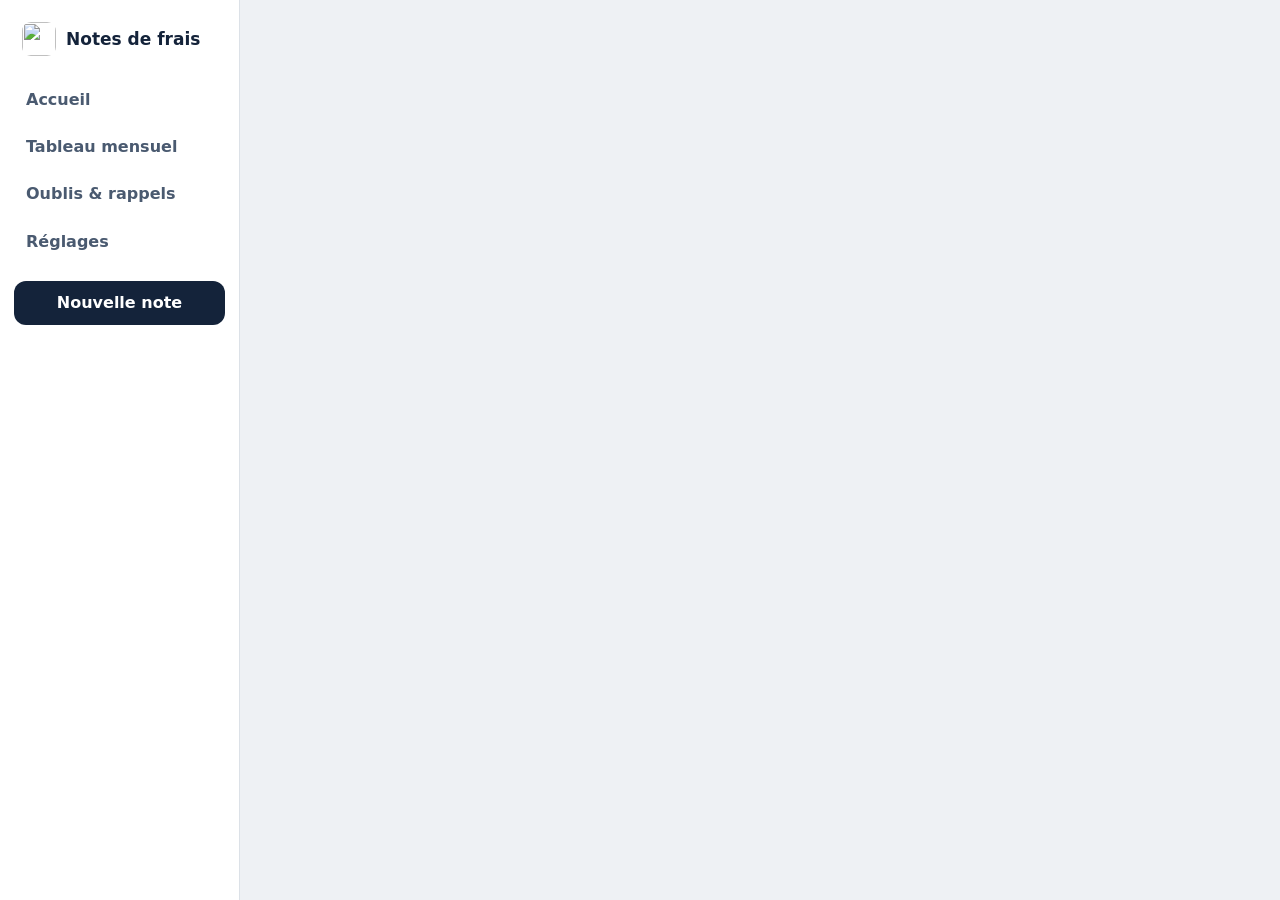
==== index.html @ 4ade05f2 "Add files via upload" ====
<!doctype html>
<html lang="fr">
<head>
  <meta charset="utf-8">
  <meta name="viewport" content="width=device-width, initial-scale=1, viewport-fit=cover">
  <title>Notes de frais</title>
  <meta name="description" content="Saisie des notes de frais avec photo du ticket, suivi des remboursements par mois.">
  <meta name="theme-color" content="#14233A">
  <meta name="apple-mobile-web-app-capable" content="yes">
  <meta name="mobile-web-app-capable" content="yes">
  <meta name="apple-mobile-web-app-status-bar-style" content="black-translucent">
  <meta name="apple-mobile-web-app-title" content="Frais">
  <link rel="apple-touch-icon" href="icons/apple-touch-icon.png">
  <link rel="icon" type="image/png" href="icons/icon-192.png">
  <link rel="manifest" href="manifest.webmanifest">
  <link rel="stylesheet" href="styles.css">
</head>
<body>
  <div class="shell">
    <nav class="sidenav" aria-label="Navigation principale">
      <div class="brand"><img src="icons/icon-192.png" alt=""><span>Notes de frais</span></div>
      <a href="#/accueil" data-tab="accueil">Accueil</a>
      <a href="#/tableau" data-tab="tableau">Tableau mensuel</a>
      <a href="#/planning" data-tab="planning">Oublis &amp; rappels</a>
      <a href="#/reglages" data-tab="reglages">Réglages</a>
      <button class="btn btn-primary side-add" data-action="add">Nouvelle note</button>
      <div class="side-sync" id="side-sync"></div>
    </nav>

    <main id="view" tabindex="-1"></main>
  </div>

  <nav class="tabbar" aria-label="Navigation">
    <a href="#/accueil" data-tab="accueil"><svg viewBox="0 0 24 24"><path d="M3 11.5 12 4l9 7.5V20a1 1 0 0 1-1 1h-5v-6h-6v6H4a1 1 0 0 1-1-1z"/></svg><span>Accueil</span></a>
    <a href="#/tableau" data-tab="tableau"><svg viewBox="0 0 24 24"><path d="M4 5h16v14H4zM4 10h16M10 10v9"/></svg><span>Tableau</span></a>
    <button class="tab-add" data-action="add" aria-label="Nouvelle note de frais"><svg viewBox="0 0 24 24"><path d="M9 4.5 7.6 6.5H5a2 2 0 0 0-2 2V18a2 2 0 0 0 2 2h14a2 2 0 0 0 2-2V8.5a2 2 0 0 0-2-2h-2.6L15 4.5z"/><circle cx="12" cy="13" r="3.6"/></svg></button>
    <a href="#/planning" data-tab="planning"><svg viewBox="0 0 24 24"><path d="M4 6h16v14H4zM4 10h16M8 3v4M16 3v4"/></svg><span>Oublis</span><i class="dot" id="planning-dot" hidden></i></a>
    <a href="#/reglages" data-tab="reglages"><svg viewBox="0 0 24 24"><circle cx="12" cy="12" r="3"/><path d="M12 2v3M12 19v3M2 12h3M19 12h3M4.9 4.9 7 7M17 17l2.1 2.1M4.9 19.1 7 17M17 7l2.1-2.1"/></svg><span>Réglages</span></a>
  </nav>

  <div class="toast" id="toast" role="status" aria-live="polite"></div>
  <dialog id="sheet" class="sheet"></dialog>
  <input type="file" id="cam" accept="image/*" capture="environment" hidden>
  <input type="file" id="gal" accept="image/*" hidden>

  <script type="module" src="js/app.js"></script>
</body>
</html>
---- styles.css ----
:root {
  --ink: #14233A;
  --ink-2: #4A5A70;
  --ink-3: #8592A3;
  --bg: #EEF1F4;
  --card: #FFFFFF;
  --line: #DCE1E7;
  --safety: #F28C28;
  --safety-ink: #8A4300;
  --st-todo: #A45F00; --st-todo-bg: #FFF1DC;
  --st-sent: #22609E; --st-sent-bg: #E3EEFA;
  --st-paid: #1F7A4A; --st-paid-bg: #DFF3E7;
  --danger: #B42318;
  --radius-l: 18px;
  --radius-s: 10px;
  --tabbar-h: 64px;
  --safe-b: env(safe-area-inset-bottom, 0px);
  --safe-t: env(safe-area-inset-top, 0px);
  color-scheme: light;
}
@media (prefers-color-scheme: dark) {
  :root {
    --ink: #E8EDF3; --ink-2: #AEB9C7; --ink-3: #7A8696;
    --bg: #0E1621; --card: #172231; --line: #263345;
    --safety-ink: #FFB066;
    --st-todo: #FFB866; --st-todo-bg: #3A2A12;
    --st-sent: #8EC1FF; --st-sent-bg: #142C47;
    --st-paid: #7FD9A6; --st-paid-bg: #12362A;
    color-scheme: dark;
  }
}

* { box-sizing: border-box; -webkit-tap-highlight-color: transparent; }
html, body { margin: 0; }
body {
  font-family: -apple-system, BlinkMacSystemFont, "SF Pro Text", "Segoe UI Variable Text", "Segoe UI", system-ui, sans-serif;
  background: var(--bg); color: var(--ink);
  font-size: 16px; line-height: 1.45;
  -webkit-font-smoothing: antialiased;
  overscroll-behavior-y: none;
}
.num, .amount, td.r { font-variant-numeric: tabular-nums; }
h1, h2, h3 { margin: 0; line-height: 1.2; }
h1 { font-size: 26px; font-weight: 750; letter-spacing: -0.02em; }
h2 { font-size: 19px; font-weight: 700; letter-spacing: -0.01em; }
h3 { font-size: 16px; font-weight: 650; }
p { margin: 0; }
a { color: inherit; }
button, input, select, textarea { font: inherit; color: inherit; }
:focus-visible { outline: 3px solid var(--safety); outline-offset: 2px; border-radius: 6px; }
svg { width: 24px; height: 24px; fill: none; stroke: currentColor; stroke-width: 1.8; stroke-linecap: round; stroke-linejoin: round; }

/* ---------- Structure ---------- */
.shell { min-height: 100dvh; }
#view {
  max-width: 680px; margin: 0 auto;
  padding: calc(var(--safe-t) + 18px) 16px calc(var(--tabbar-h) + var(--safe-b) + 28px);
  outline: none;
}
.sidenav { display: none; }

.topbar { display: flex; align-items: center; justify-content: space-between; gap: 12px; margin-bottom: 18px; }
.topbar .sub { color: var(--ink-2); font-size: 15px; margin-top: 2px; }
.back { display: inline-flex; align-items: center; gap: 4px; background: none; border: 0; padding: 6px 0; color: var(--safety-ink); font-weight: 600; cursor: pointer; }
.back svg { width: 20px; height: 20px; }

.tabbar {
  position: fixed; left: 0; right: 0; bottom: 0; z-index: 20;
  height: calc(var(--tabbar-h) + var(--safe-b)); padding-bottom: var(--safe-b);
  display: grid; grid-template-columns: repeat(5, 1fr); align-items: center;
  background: color-mix(in srgb, var(--card) 88%, transparent);
  backdrop-filter: saturate(1.6) blur(18px); -webkit-backdrop-filter: saturate(1.6) blur(18px);
  border-top: 1px solid var(--line);
}
.tabbar a { position: relative; display: flex; flex-direction: column; align-items: center; gap: 2px; text-decoration: none; color: var(--ink-3); font-size: 11px; font-weight: 600; padding-top: 6px; }
.tabbar a.on { color: var(--ink); }
.tabbar a.on svg { stroke-width: 2.3; }
.tabbar .dot { position: absolute; top: 4px; left: calc(50% + 8px); width: 9px; height: 9px; border-radius: 50%; background: var(--safety); border: 2px solid var(--card); }
.tab-add {
  justify-self: center; width: 58px; height: 58px; margin-top: -22px; border-radius: 50%;
  border: 4px solid var(--bg); background: var(--safety); color: #fff; display: grid; place-items: center; cursor: pointer;
  box-shadow: 0 6px 16px -6px rgba(242, 140, 40, .7);
}
.tab-add svg { width: 26px; height: 26px; stroke-width: 2; }
.tab-add:active { transform: scale(.94); }

/* ---------- Ticket (élément signature) ---------- */
.ticket {
  position: relative; background: var(--card); border-radius: var(--radius-l) var(--radius-l) 0 0;
  padding: 20px 20px 22px; margin-bottom: 26px;
  filter: drop-shadow(0 1px 0 var(--line));
}
.ticket::after {
  content: ""; position: absolute; left: 0; right: 0; bottom: -10px; height: 10px;
  background: linear-gradient(-45deg, transparent 7px, var(--card) 0) 0 0 / 14px 10px repeat-x,
              linear-gradient(45deg, transparent 7px, var(--card) 0) 0 0 / 14px 10px repeat-x;
}
.ticket .label { color: var(--ink-2); font-size: 15px; font-weight: 550; }
.ticket .big { font-size: 46px; font-weight: 780; letter-spacing: -0.035em; line-height: 1.05; margin: 6px 0 4px; }
.ticket .big small { font-size: 26px; font-weight: 650; margin-left: 4px; color: var(--ink-2); }
.ticket .meta { color: var(--ink-2); font-size: 14px; }
.ticket .split { display: grid; grid-template-columns: 1fr 1fr 1fr; gap: 10px; margin-top: 18px; padding-top: 16px; border-top: 1px dashed var(--line); }
.ticket .split div { font-size: 13px; color: var(--ink-2); }
.ticket .split b { display: block; font-size: 17px; color: var(--ink); font-weight: 700; }

/* ---------- Blocs ---------- */
.card { background: var(--card); border-radius: var(--radius-l); padding: 16px; margin-bottom: 14px; }
.card > h2 + p, .card > h3 + p { color: var(--ink-2); margin-top: 4px; font-size: 15px; }
.section-title { display: flex; justify-content: space-between; align-items: baseline; margin: 24px 4px 10px; }
.section-title a { color: var(--safety-ink); font-weight: 600; font-size: 15px; text-decoration: none; }

.alert { display: flex; gap: 12px; align-items: flex-start; padding: 14px 16px; border-radius: var(--radius-l); margin-bottom: 12px; background: var(--st-todo-bg); color: var(--ink); }
.alert svg { flex: none; color: var(--st-todo); margin-top: 1px; }
.alert b { display: block; }
.alert p { color: var(--ink-2); font-size: 14.5px; }
.alert .btn { margin-top: 10px; }

/* Liste de notes */
.list { background: var(--card); border-radius: var(--radius-l); overflow: hidden; }
.row { display: grid; grid-template-columns: 44px 1fr auto; gap: 12px; align-items: center; padding: 12px 14px; text-decoration: none; border-bottom: 1px solid var(--line); cursor: pointer; }
.row:last-child { border-bottom: 0; }
.row:active { background: color-mix(in srgb, var(--line) 50%, transparent); }
.cat-ico { width: 44px; height: 44px; border-radius: 12px; display: grid; place-items: center; font-size: 22px; background: var(--bg); overflow: hidden; }
.cat-ico img { width: 100%; height: 100%; object-fit: cover; }
.row .t { font-weight: 620; white-space: nowrap; overflow: hidden; text-overflow: ellipsis; }
.row .s { color: var(--ink-2); font-size: 13.5px; white-space: nowrap; overflow: hidden; text-overflow: ellipsis; }
.row .r { text-align: right; }
.row .amount { font-weight: 700; }
.pill { display: inline-block; font-size: 12px; font-weight: 650; padding: 2px 8px; border-radius: 999px; margin-top: 3px; white-space: nowrap; }
.pill.a_declarer { color: var(--st-todo); background: var(--st-todo-bg); }
.pill.declaree { color: var(--st-sent); background: var(--st-sent-bg); }
.pill.remboursee { color: var(--st-paid); background: var(--st-paid-bg); }
.unsynced { display: inline-block; width: 7px; height: 7px; border-radius: 50%; background: var(--ink-3); margin-left: 6px; vertical-align: middle; }

.empty { text-align: center; padding: 34px 20px; color: var(--ink-2); }
.empty b { display: block; color: var(--ink); font-size: 17px; margin-bottom: 4px; }
.empty .btn { margin-top: 14px; }

/* ---------- Boutons ---------- */
.btn { display: inline-flex; align-items: center; justify-content: center; gap: 8px; min-height: 44px; padding: 0 18px; border-radius: 12px; border: 0; font-weight: 650; cursor: pointer; text-decoration: none; background: var(--bg); color: var(--ink); }
.card .btn:not(.btn-primary):not(.btn-danger) { background: var(--bg); }
.btn-primary { background: var(--ink); color: var(--card); }
.btn-accent { background: var(--safety); color: #fff; }
.btn-danger { background: transparent; color: var(--danger); }
.btn-small { min-height: 34px; padding: 0 12px; font-size: 14px; border-radius: 9px; }
.btn-block { width: 100%; }
.btn:active { transform: scale(.98); }
.btn[disabled] { opacity: .5; pointer-events: none; }
.btn-row { display: flex; gap: 10px; flex-wrap: wrap; }

/* ---------- Formulaire ---------- */
.photo-zone { position: relative; background: var(--card); border-radius: var(--radius-l); overflow: hidden; margin-bottom: 14px; }
.photo-zone .ph-empty { display: flex; flex-direction: column; align-items: center; gap: 10px; padding: 26px 16px; border: 2px dashed var(--line); border-radius: var(--radius-l); }
.photo-zone .ph-empty svg { width: 34px; height: 34px; color: var(--ink-3); }
.photo-zone img { display: block; width: 100%; max-height: 52vh; object-fit: contain; background: #000; }
.photo-zone .ph-actions { position: absolute; right: 10px; bottom: 10px; display: flex; gap: 8px; }
.photo-zone .ph-actions .btn { background: rgba(20,35,58,.78); color: #fff; backdrop-filter: blur(6px); }

.amount-input { display: flex; align-items: baseline; justify-content: center; gap: 6px; padding: 8px 0 4px; }
.amount-input input { min-width: 2ch; max-width: 80%; text-align: right; border: 0; background: transparent; font-size: 48px; font-weight: 780; letter-spacing: -0.03em; outline: none; font-variant-numeric: tabular-nums; }
.amount-input input::placeholder { color: var(--ink-3); }
.amount-input span { font-size: 28px; font-weight: 650; color: var(--ink-2); }

.field { display: block; margin-bottom: 14px; }
.field > span { display: block; font-size: 14px; font-weight: 600; color: var(--ink-2); margin: 0 0 6px 2px; }
.field input, .field select, .field textarea {
  width: 100%; min-height: 48px; padding: 11px 14px; border-radius: 12px;
  border: 1px solid var(--line); background: var(--card); font-size: 17px; appearance: none; -webkit-appearance: none;
}
.field textarea { min-height: 80px; resize: vertical; }
.field input:focus, .field select:focus, .field textarea:focus { outline: none; border-color: var(--safety); box-shadow: 0 0 0 3px color-mix(in srgb, var(--safety) 25%, transparent); }
.field small { display: block; color: var(--ink-3); font-size: 13px; margin: 6px 2px 0; }
.grid2 { display: grid; grid-template-columns: 1fr 1fr; gap: 10px; }

.chips { display: flex; flex-wrap: wrap; gap: 8px; }
.chip { display: inline-flex; align-items: center; gap: 6px; min-height: 40px; padding: 0 13px; border-radius: 999px; border: 1px solid var(--line); background: var(--card); font-weight: 600; font-size: 15px; cursor: pointer; }
.chip[aria-pressed="true"] { background: var(--ink); color: var(--card); border-color: var(--ink); }

.segmented { display: grid; grid-auto-flow: column; grid-auto-columns: 1fr; background: var(--line); border-radius: 12px; padding: 3px; gap: 3px; }
.segmented button { white-space: nowrap; padding: 0 6px; border: 0; background: transparent; min-height: 40px; border-radius: 9px; font-weight: 620; font-size: 14.5px; cursor: pointer; color: var(--ink-2); }
.segmented button[aria-pressed="true"] { background: var(--card); color: var(--ink); box-shadow: 0 1px 3px rgba(0,0,0,.12); }

.form-actions { position: sticky; bottom: calc(var(--tabbar-h) + var(--safe-b) + 10px); display: flex; gap: 10px; margin-top: 18px; }
.form-actions .btn-primary { flex: 1; min-height: 52px; font-size: 17px; }

/* ---------- Tableau mensuel ---------- */
.toolbar { display: flex; gap: 8px; flex-wrap: wrap; align-items: center; margin-bottom: 14px; }
.toolbar .segmented { flex: 1; min-width: 260px; }
.toolbar .segmented button { font-size: 13.5px; }
.month { background: var(--card); border-radius: var(--radius-l); margin-bottom: 16px; overflow: hidden; }
.month-head { padding: 16px; display: grid; grid-template-columns: 1fr auto; gap: 6px 12px; align-items: start; border-bottom: 1px solid var(--line); }
.month-head h2 { text-transform: capitalize; }
.month-head .tot { font-size: 22px; font-weight: 750; text-align: right; }
.progress { grid-column: 1 / -1; height: 8px; border-radius: 99px; background: var(--bg); overflow: hidden; display: flex; }
.progress i { display: block; height: 100%; }
.progress .p1 { background: var(--st-paid); }
.progress .p2 { background: var(--st-sent); }
.legend { grid-column: 1 / -1; display: flex; flex-wrap: wrap; gap: 4px 14px; font-size: 13.5px; color: var(--ink-2); }
.legend b { color: var(--ink); }
.month-actions { grid-column: 1 / -1; display: flex; gap: 8px; flex-wrap: wrap; margin-top: 4px; }

table.tbl { width: 100%; border-collapse: collapse; font-size: 15px; }
.tbl th { text-align: left; font-size: 13px; color: var(--ink-3); font-weight: 600; padding: 10px 12px; border-bottom: 1px solid var(--line); }
.tbl td { padding: 10px 12px; border-bottom: 1px solid var(--line); vertical-align: middle; }
.tbl tr:last-child td { border-bottom: 0; }
.tbl tr[data-id] { cursor: pointer; }
.tbl tr[data-id]:hover { background: color-mix(in srgb, var(--line) 35%, transparent); }
.tbl .r { text-align: right; white-space: nowrap; }
.tbl .thumb { width: 36px; height: 36px; border-radius: 8px; object-fit: cover; display: block; background: var(--bg); }
.tbl .noph { font-size: 12px; color: var(--danger); font-weight: 600; }
.status-btn { border: 0; cursor: pointer; font: inherit; }
.col-place, .col-photo { display: none; }
.tbl { display: none; }
.mlist .row:last-child { border-bottom: 0; }
.mlist .status-btn { margin-top: 3px; }

/* ---------- Divers ---------- */
.toast {
  position: fixed; left: 50%; top: calc(var(--safe-t) + 12px); transform: translate(-50%, -20px); width: max-content;
  background: var(--ink); color: var(--card); padding: 12px 18px; border-radius: 14px; font-weight: 600; font-size: 15px;
  opacity: 0; pointer-events: none; transition: opacity .2s, transform .25s; z-index: 50; max-width: calc(100% - 32px); display: flex; gap: 12px; align-items: center;
}
.toast.show { opacity: 1; transform: translate(-50%, 0); pointer-events: auto; }
.toast button { background: none; border: 0; color: var(--safety); font-weight: 700; cursor: pointer; padding: 0; }

.sheet { border: 0; padding: 0; width: 100%; max-width: 100%; max-height: 100%; height: 100%; background: #000; color: #fff; margin: 0; }
.sheet::backdrop { background: rgba(0,0,0,.6); }
.sheet .viewer { height: 100%; display: flex; flex-direction: column; }
.sheet .viewer img { flex: 1; min-height: 0; width: 100%; object-fit: contain; }
.sheet .viewer .bar { display: flex; justify-content: space-between; align-items: center; padding: calc(var(--safe-t) + 10px) 16px 10px; }
.sheet .viewer .bar button { background: rgba(255,255,255,.15); border: 0; color: #fff; border-radius: 10px; min-height: 40px; padding: 0 14px; font-weight: 650; cursor: pointer; }

.sync-pill { display: inline-flex; align-items: center; gap: 7px; font-size: 13px; font-weight: 600; color: var(--ink-2); background: var(--card); padding: 6px 11px; border-radius: 999px; border: 0; cursor: pointer; white-space: nowrap; }
.sync-pill i { width: 8px; height: 8px; border-radius: 50%; background: var(--ink-3); }
.sync-pill.ok i { background: var(--st-paid); }
.sync-pill.offline i { background: var(--st-todo); }
.sync-pill.error i, .sync-pill.auth i { background: var(--danger); }
.sync-pill.syncing i { background: var(--st-sent); animation: pulse 1s infinite; }
@keyframes pulse { 50% { opacity: .3; } }

.steps { counter-reset: s; list-style: none; padding: 0; margin: 10px 0 0; }
.steps li { counter-increment: s; position: relative; padding: 0 0 12px 36px; color: var(--ink-2); font-size: 15px; }
.steps li::before { content: counter(s); position: absolute; left: 0; top: -1px; width: 24px; height: 24px; border-radius: 50%; background: var(--ink); color: var(--card); font-size: 13px; font-weight: 700; display: grid; place-items: center; }
.steps li b { color: var(--ink); }
.muted { color: var(--ink-2); font-size: 14px; }
.spacer { height: 10px; }
.miss { display: grid; grid-template-columns: 1fr auto; gap: 8px 12px; align-items: center; padding: 12px 14px; border-bottom: 1px solid var(--line); }
.miss:last-child { border-bottom: 0; }
.miss .d { font-weight: 650; }
.miss .d::first-letter { text-transform: uppercase; }
.miss .e { color: var(--ink-2); font-size: 13.5px; }
.miss .acts { display: flex; gap: 6px; }

@media (prefers-reduced-motion: reduce) { * { transition: none !important; animation: none !important; } }

/* ---------- Ordinateur ---------- */
@media (min-width: 900px) {
  .tabbar { display: none; }
  .shell { display: grid; grid-template-columns: 240px 1fr; }
  .sidenav {
    display: flex; flex-direction: column; gap: 4px; position: sticky; top: 0; height: 100dvh;
    padding: 22px 14px; background: var(--card); border-right: 1px solid var(--line);
  }
  .sidenav .brand { display: flex; align-items: center; gap: 10px; font-weight: 750; font-size: 17px; margin: 0 8px 18px; }
  .sidenav .brand img { width: 34px; height: 34px; border-radius: 9px; }
  .sidenav a { text-decoration: none; padding: 10px 12px; border-radius: 10px; font-weight: 600; color: var(--ink-2); }
  .sidenav a.on { background: var(--bg); color: var(--ink); }
  .side-add { margin-top: 14px; }
  .side-sync { margin-top: auto; padding: 0 6px; }
  #view { max-width: 1080px; padding: 32px 36px 48px; }
  #view.narrow { max-width: 680px; }
  .col-place, .col-photo { display: table-cell; }
  table.tbl { display: table; }
  .mlist { display: none; }
  .form-actions { bottom: 16px; }
  .home-grid { display: grid; grid-template-columns: 380px 1fr; gap: 24px; align-items: start; }
  .home-grid .section-title:first-child { margin-top: 0; }
}
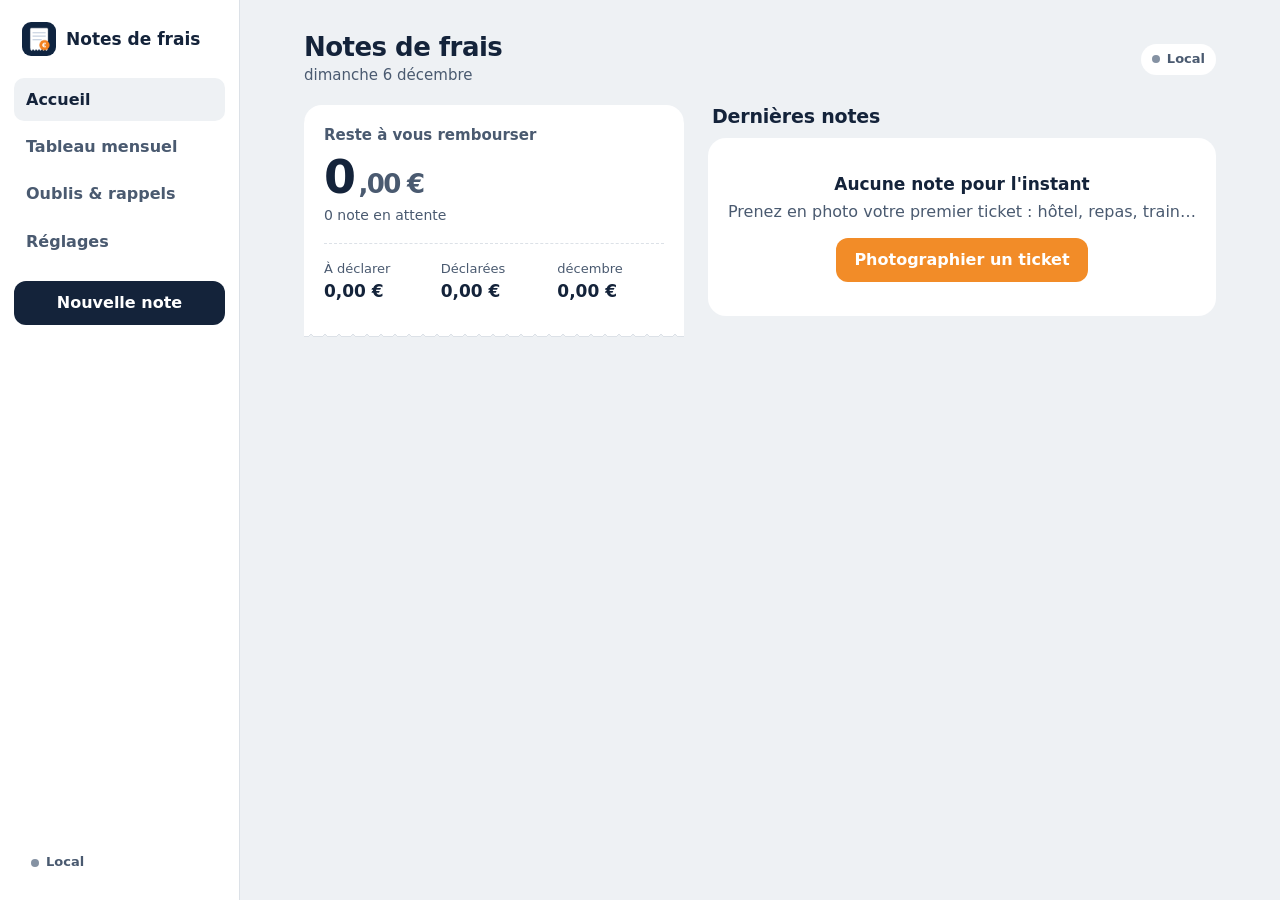
==== commit daaa0aa1: "Add files via upload" ====
--- a/index.html
+++ b/index.html
@@ -10,15 +10,15 @@
   <meta name="mobile-web-app-capable" content="yes">
   <meta name="apple-mobile-web-app-status-bar-style" content="black-translucent">
   <meta name="apple-mobile-web-app-title" content="Frais">
-  <link rel="apple-touch-icon" href="icons/apple-touch-icon.png">
-  <link rel="icon" type="image/png" href="icons/icon-192.png">
+  <link rel="apple-touch-icon" href="apple-touch-icon.png">
+  <link rel="icon" type="image/png" href="icon-192.png">
   <link rel="manifest" href="manifest.webmanifest">
   <link rel="stylesheet" href="styles.css">
 </head>
 <body>
   <div class="shell">
     <nav class="sidenav" aria-label="Navigation principale">
-      <div class="brand"><img src="icons/icon-192.png" alt=""><span>Notes de frais</span></div>
+      <div class="brand"><img src="icon-192.png" alt=""><span>Notes de frais</span></div>
       <a href="#/accueil" data-tab="accueil">Accueil</a>
       <a href="#/tableau" data-tab="tableau">Tableau mensuel</a>
       <a href="#/planning" data-tab="planning">Oublis &amp; rappels</a>
@@ -43,6 +43,6 @@
   <input type="file" id="cam" accept="image/*" capture="environment" hidden>
   <input type="file" id="gal" accept="image/*" hidden>
 
-  <script type="module" src="js/app.js"></script>
+  <script type="module" src="app.js"></script>
 </body>
 </html>
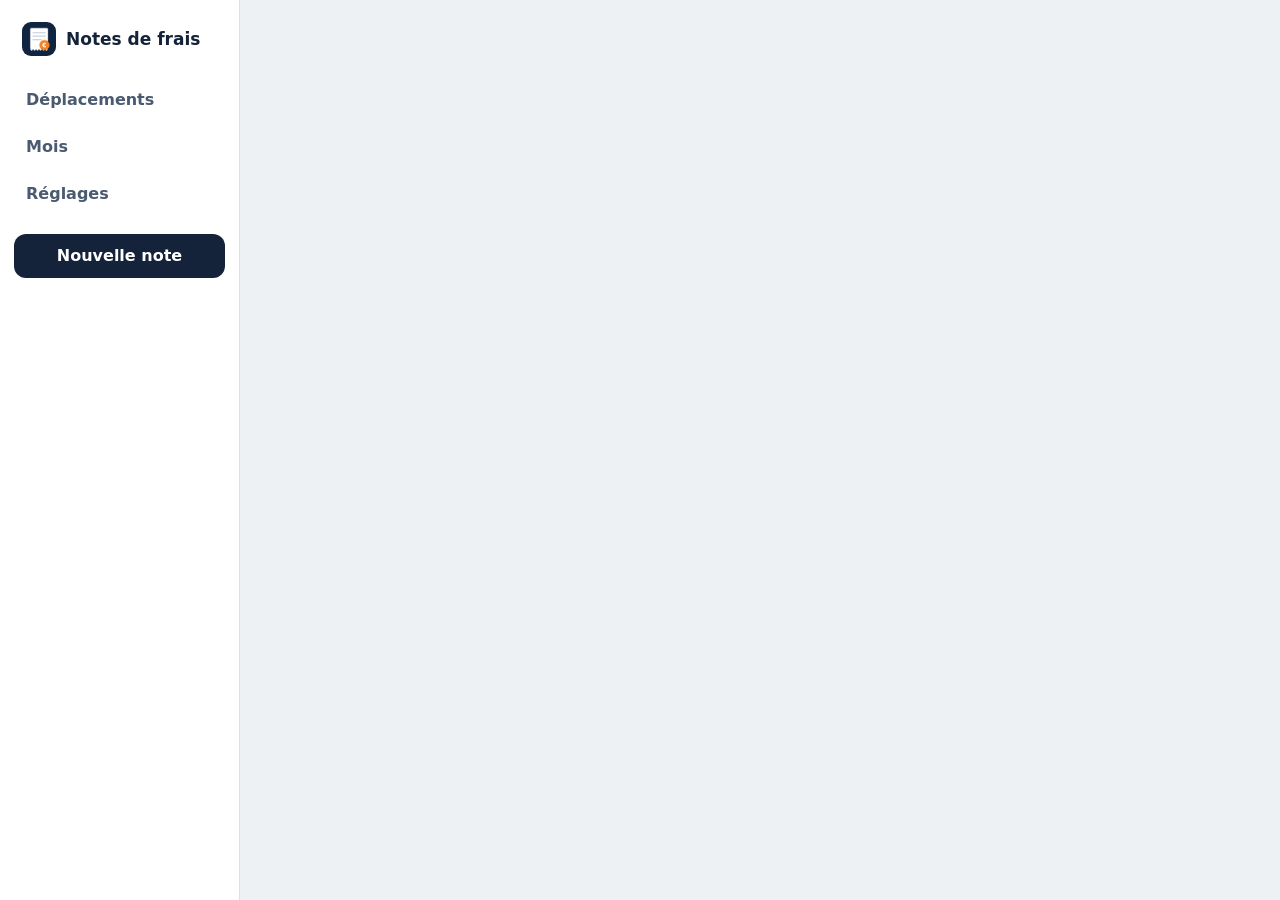
==== commit fa139027: "Add files via upload" ====
--- a/index.html
+++ b/index.html
@@ -19,9 +19,8 @@
   <div class="shell">
     <nav class="sidenav" aria-label="Navigation principale">
       <div class="brand"><img src="icon-192.png" alt=""><span>Notes de frais</span></div>
-      <a href="#/accueil" data-tab="accueil">Accueil</a>
-      <a href="#/tableau" data-tab="tableau">Tableau mensuel</a>
-      <a href="#/planning" data-tab="planning">Oublis &amp; rappels</a>
+      <a href="#/deplacements" data-tab="deplacements">Déplacements</a>
+      <a href="#/mois" data-tab="mois">Mois</a>
       <a href="#/reglages" data-tab="reglages">Réglages</a>
       <button class="btn btn-primary side-add" data-action="add">Nouvelle note</button>
       <div class="side-sync" id="side-sync"></div>
@@ -31,11 +30,9 @@
   </div>
 
   <nav class="tabbar" aria-label="Navigation">
-    <a href="#/accueil" data-tab="accueil"><svg viewBox="0 0 24 24"><path d="M3 11.5 12 4l9 7.5V20a1 1 0 0 1-1 1h-5v-6h-6v6H4a1 1 0 0 1-1-1z"/></svg><span>Accueil</span></a>
-    <a href="#/tableau" data-tab="tableau"><svg viewBox="0 0 24 24"><path d="M4 5h16v14H4zM4 10h16M10 10v9"/></svg><span>Tableau</span></a>
-    <button class="tab-add" data-action="add" aria-label="Nouvelle note de frais"><svg viewBox="0 0 24 24"><path d="M9 4.5 7.6 6.5H5a2 2 0 0 0-2 2V18a2 2 0 0 0 2 2h14a2 2 0 0 0 2-2V8.5a2 2 0 0 0-2-2h-2.6L15 4.5z"/><circle cx="12" cy="13" r="3.6"/></svg></button>
-    <a href="#/planning" data-tab="planning"><svg viewBox="0 0 24 24"><path d="M4 6h16v14H4zM4 10h16M8 3v4M16 3v4"/></svg><span>Oublis</span><i class="dot" id="planning-dot" hidden></i></a>
-    <a href="#/reglages" data-tab="reglages"><svg viewBox="0 0 24 24"><circle cx="12" cy="12" r="3"/><path d="M12 2v3M12 19v3M2 12h3M19 12h3M4.9 4.9 7 7M17 17l2.1 2.1M4.9 19.1 7 17M17 7l2.1-2.1"/></svg><span>Réglages</span></a>
+    <a href="#/deplacements" data-tab="deplacements"><svg viewBox="0 0 24 24"><rect x="3" y="7" width="18" height="13" rx="2"/><path d="M8 7V5a2 2 0 0 1 2-2h4a2 2 0 0 1 2 2v2M3 13h18"/></svg><span>Déplacements</span><i class="dot" id="trip-dot" hidden></i></a>
+    <button class="tab-add" data-action="add" aria-label="Nouvelle note de frais"><svg viewBox="0 0 24 24"><path d="M12 5v14M5 12h14"/></svg></button>
+    <a href="#/mois" data-tab="mois"><svg viewBox="0 0 24 24"><path d="M4 6h16v14H4zM4 10h16M8 3v4M16 3v4"/></svg><span>Mois</span><i class="dot" id="month-dot" hidden></i></a>
   </nav>
 
   <div class="toast" id="toast" role="status" aria-live="polite"></div>
--- a/styles.css
+++ b/styles.css
@@ -276,3 +276,158 @@
   .home-grid { display: grid; grid-template-columns: 380px 1fr; gap: 24px; align-items: start; }
   .home-grid .section-title:first-child { margin-top: 0; }
 }
+
+/* ---------- Lecture automatique ---------- */
+.scan-badge { position: absolute; left: 10px; top: 10px; display: inline-flex; align-items: center; gap: 8px; padding: 7px 12px; border-radius: 999px; font-size: 14px; font-weight: 650; background: rgba(20,35,58,.82); color: #fff; backdrop-filter: blur(6px); -webkit-backdrop-filter: blur(6px); max-width: calc(100% - 20px); }
+.scan-badge svg { width: 16px; height: 16px; stroke-width: 2.6; }
+.scan-badge.ok { background: rgba(31,122,74,.92); }
+.scan-badge.warn { background: rgba(138,67,0,.92); }
+.scan-badge .spin { width: 14px; height: 14px; border-radius: 50%; border: 2px solid rgba(255,255,255,.35); border-top-color: #fff; animation: spin .8s linear infinite; }
+@keyframes spin { to { transform: rotate(360deg); } }
+.field input.auto, .amount-input input.auto { background: color-mix(in srgb, var(--safety) 12%, var(--card)); }
+.amount-input input.auto { border-radius: 10px; }
+.auto-tag { font-style: normal; font-weight: 600; font-size: 12px; color: var(--safety-ink); background: color-mix(in srgb, var(--safety) 14%, transparent); padding: 1px 7px; border-radius: 999px; margin-left: 6px; }
+
+/* ---------- Photos multiples ---------- */
+button.cat-ico { border: 0; padding: 0; cursor: pointer; position: relative; overflow: visible; font: inherit; }
+button.cat-ico img { border-radius: 12px; }
+.cat-ico.ph { box-shadow: 0 0 0 1px var(--line); }
+.cat-ico.sm { width: 40px; height: 40px; font-size: 16px; border-radius: 9px; }
+.cat-ico.sm img { border-radius: 9px; }
+.ph-count { position: absolute; right: -5px; bottom: -5px; min-width: 19px; height: 19px; padding: 0 5px; border-radius: 99px; background: var(--ink); color: var(--card); font-size: 11px; font-weight: 750; font-style: normal; display: grid; place-items: center; border: 2px solid var(--card); }
+.ph-strip { display: flex; gap: 8px; overflow-x: auto; padding: 2px 2px 6px; margin: -6px 0 14px; scrollbar-width: none; }
+.ph-strip::-webkit-scrollbar { display: none; }
+.ph-thumb, .ph-add { flex: none; width: 62px; height: 62px; border-radius: 12px; border: 2px solid transparent; background: var(--card); padding: 0; overflow: hidden; cursor: pointer; display: grid; place-items: center; }
+.ph-thumb img { width: 100%; height: 100%; object-fit: cover; }
+.ph-thumb.on { border-color: var(--safety); }
+.ph-add { border: 2px dashed var(--line); color: var(--ink-2); font-size: 11.5px; font-weight: 650; gap: 0; align-content: center; }
+.ph-add svg { width: 22px; height: 22px; margin: 0 auto 2px; }
+.ph-empty small { margin-top: 2px; text-align: center; }
+.ph-missing { padding: 40px 20px; text-align: center; color: var(--ink-2); }
+.photo-zone img#ph-img { cursor: zoom-in; }
+
+/* Visionneuse */
+.sheet .viewer .bar .btn-row { gap: 8px; }
+.vtrack { flex: 1; min-height: 0; display: flex; overflow-x: auto; scroll-snap-type: x mandatory; scrollbar-width: none; }
+.vtrack::-webkit-scrollbar { display: none; }
+.vslide { flex: 0 0 100%; scroll-snap-align: center; display: grid; place-items: center; overflow: auto; touch-action: pan-x pan-y pinch-zoom; }
+.vslide img { max-width: 100%; max-height: 100%; object-fit: contain; }
+.vnav { position: absolute; inset: 50% 0 auto 0; display: flex; justify-content: space-between; padding: 0 10px; pointer-events: none; }
+.vnav button { pointer-events: auto; width: 44px; height: 44px; border-radius: 50%; border: 0; background: rgba(255,255,255,.18); color: #fff; font-size: 28px; line-height: 1; cursor: pointer; }
+.sheet .viewer { position: relative; padding-bottom: env(safe-area-inset-bottom, 0px); }
+
+/* Fenêtre claire (import) */
+.sheet.panel { background: var(--bg); color: var(--ink); }
+.imp { max-width: 640px; margin: 0 auto; padding: calc(var(--safe-t) + 22px) 16px calc(var(--safe-b) + 22px); height: 100%; overflow-y: auto; }
+.imp h2 { font-size: 22px; }
+.imp > p { margin: 4px 0 14px; }
+.imp .row { cursor: default; }
+.imp .row[data-note] { cursor: pointer; }
+@media (min-width: 900px) {
+  .sheet.panel { max-width: 640px; max-height: 86vh; height: auto; margin: auto; border-radius: 18px; }
+  .imp { height: auto; max-height: 86vh; }
+}
+
+/* ---------- Non pris en compte / à compléter ---------- */
+.pill.np { color: #5B4B8A; background: #ECE8F7; }
+.pill.incomplete { color: var(--st-todo); background: transparent; box-shadow: inset 0 0 0 1.5px var(--st-todo); }
+@media (prefers-color-scheme: dark) { .pill.np { color: #C9BDF2; background: #2A2440; } }
+.np-chips { margin-top: 8px; padding-top: 8px; border-top: 1px dashed var(--line); }
+.chip-np small { font-weight: 550; color: var(--ink-3); font-size: 12.5px; }
+.chip-np[aria-pressed="true"] { background: #5B4B8A; border-color: #5B4B8A; color: #fff; }
+.chip-np[aria-pressed="true"] small { color: rgba(255,255,255,.75); }
+.np-note { background: #ECE8F7; color: #2E2650; border-radius: 14px; padding: 12px 14px; font-size: 14.5px; margin: -4px 0 14px; }
+.np-note b { display: block; margin-bottom: 2px; }
+@media (prefers-color-scheme: dark) { .np-note { background: #2A2440; color: #E3DCFA; } }
+.np-amt, .np-tot { color: #5B4B8A; }
+@media (prefers-color-scheme: dark) { .np-amt, .np-tot { color: #C9BDF2; } }
+.np-leg b { color: #5B4B8A; }
+.np-line { display: flex; justify-content: space-between; gap: 10px; margin-top: 14px; padding-top: 12px; border-top: 1px dashed var(--line); font-size: 14px; color: var(--ink-2); text-decoration: none; }
+.np-line b { color: #5B4B8A; }
+.alert-np { background: #ECE8F7; }
+.alert-np svg { color: #5B4B8A; }
+@media (prefers-color-scheme: dark) { .alert-np { background: #2A2440; } .alert-np svg, .np-line b, .np-leg b { color: #C9BDF2; } }
+.filter-chips { display: flex; gap: 8px; overflow-x: auto; flex: 1 1 100%; padding: 2px 0 4px; scrollbar-width: none; }
+.filter-chips::-webkit-scrollbar { display: none; }
+.filter-chips .chip { flex: none; min-height: 36px; font-size: 14px; }
+.linkish { background: none; border: 0; padding: 0; color: var(--safety-ink); font-weight: 600; font-size: 15px; cursor: pointer; }
+.section-title .btn-row { gap: 16px; align-items: baseline; }
+code.sql { display: block; margin: 8px 0; padding: 8px 10px; background: var(--card); border-radius: 8px; font-size: 12.5px; word-break: break-all; color: var(--ink); }
+.row { cursor: pointer; }
+.toolbar .btn { background: var(--card); }
+
+/* ---------- Menu du bouton + ---------- */
+.sheet.menu { background: transparent; color: var(--ink); }
+.sheet.menu[open] { display: flex; align-items: flex-end; justify-content: center; }
+.sheet.menu::backdrop { background: rgba(10, 20, 35, .45); }
+.menu-box { width: 100%; max-width: 520px; background: var(--bg); border-radius: 22px 22px 0 0; padding: 20px 16px calc(var(--safe-b) + 16px); display: flex; flex-direction: column; gap: 10px; }
+.menu-box h2 { margin: 0 4px 4px; }
+.menu-item { display: flex; align-items: center; gap: 14px; text-align: left; width: 100%; padding: 14px; border: 0; border-radius: 16px; background: var(--card); cursor: pointer; }
+.menu-item svg { flex: none; width: 26px; height: 26px; color: var(--safety-ink); }
+.menu-item b { display: block; font-size: 16.5px; }
+.menu-item small { display: block; color: var(--ink-2); font-size: 13.5px; margin-top: 1px; }
+.menu-item:active { transform: scale(.98); }
+@media (min-width: 900px) { .menu-box { border-radius: 22px; margin-bottom: auto; margin-top: auto; } }
+
+/* ---------- Version 1.5 : 2 onglets, déplacements, mois ---------- */
+.tabbar { grid-template-columns: 1fr auto 1fr; padding: 0 12px var(--safe-b); }
+.tabbar .tab-add { margin: -22px 18px 0; }
+.tabbar .tab-add svg { stroke-width: 2.6; }
+.top-right { display: flex; align-items: center; gap: 8px; }
+.gear { width: 38px; height: 38px; border-radius: 50%; display: grid; place-items: center; background: var(--card); color: var(--ink-2); }
+.gear svg { width: 20px; height: 20px; }
+@media (min-width: 900px) { .gear { display: none; } }
+.topbar h1 { margin: 0; }
+
+.pill.waiting { color: #8A4300; background: #FFE7CC; }
+.pill.none { color: var(--ink-3); background: var(--bg); }
+.pill.dup { color: var(--danger); background: color-mix(in srgb, var(--danger) 10%, transparent); border: 0; cursor: pointer; font: inherit; font-size: 12px; font-weight: 650; }
+@media (prefers-color-scheme: dark) { .pill.waiting { color: #FFC48A; background: #3A2A12; } }
+.pills { display: inline-flex; gap: 4px; flex-wrap: wrap; justify-content: flex-end; }
+.progress .p3 { background: var(--ink-3); opacity: .45; }
+.progress .p4 { background: var(--safety); }
+.progress.mini { height: 5px; margin-top: 6px; max-width: 220px; }
+
+.day { margin-top: 20px; }
+.day-head { display: flex; align-items: baseline; justify-content: space-between; gap: 10px; margin: 0 4px 8px; }
+.day-head h2 { font-size: 17px; }
+.row.step.done .t { color: var(--ink); }
+.row.step.none .t, .row.step.none .s { color: var(--ink-3); text-decoration: line-through; text-decoration-thickness: 1px; }
+.row.add-step { width: 100%; border: 0; background: transparent; text-align: left; color: var(--safety-ink); font-weight: 650; grid-template-columns: 44px 1fr; }
+.row.add-step .cat-ico { background: transparent; border: 2px dashed var(--line); font-size: 18px; color: var(--ink-3); }
+.trip-ticket { margin-bottom: 22px; }
+.np-note.loose { margin: 0 0 6px; background: #FFF1DC; color: var(--ink); }
+@media (prefers-color-scheme: dark) { .np-note.loose { background: #3A2A12; } }
+.link-card { display: block; text-decoration: none; margin-top: 22px; }
+.link-card b { display: block; }
+.check { display: flex; gap: 10px; align-items: flex-start; font-size: 15px; color: var(--ink-2); margin: 4px 2px 10px; }
+.check input { width: 20px; height: 20px; margin-top: 1px; accent-color: var(--ink); flex: none; }
+
+.menu-item .mi-ico { flex: none; width: 28px; text-align: center; font-size: 20px; color: var(--safety-ink); font-weight: 700; }
+.menu-item.danger b { color: var(--danger); }
+.menu-box { max-height: 88vh; overflow-y: auto; }
+.step-chips { margin: 2px 0 6px; }
+
+.ticket.compact { margin-bottom: 22px; }
+.ticket.compact .big { font-size: 40px; }
+.month-nav { display: flex; align-items: center; justify-content: space-between; gap: 10px; margin: 0 0 12px; }
+.month-nav h2 { font-size: 22px; }
+.month-nav .btn { width: 44px; padding: 0; font-size: 24px; background: var(--card); }
+.day-label { margin: 16px 6px 6px; font-size: 13.5px; font-weight: 650; color: var(--ink-2); }
+.row .more { width: 32px; height: 32px; border: 0; border-radius: 50%; background: transparent; color: var(--ink-3); font-size: 20px; line-height: 1; cursor: pointer; margin-right: -6px; }
+.row:has(.more) { grid-template-columns: 44px 1fr auto 26px; }
+.moved { color: var(--st-sent); font-weight: 600; }
+.months-list .row.on { background: color-mix(in srgb, var(--safety) 10%, var(--card)); }
+.months-list .row { text-decoration: none; }
+#f-month small { font-weight: 550; color: var(--ink-3); font-size: 12px; }
+#f-month button[aria-pressed="true"] small { color: var(--ink-2); }
+.month-grid { display: flex; flex-direction: column; }
+.mg-a { order: 1; } .mg-b { order: 2; } .mg-c { order: 3; margin-top: 10px; }
+@media (min-width: 900px) {
+  .month-grid { display: grid; grid-template-columns: 340px 1fr; grid-template-areas: "a b" "c b"; gap: 0 28px; align-items: start; }
+  .mg-a { grid-area: a; } .mg-b { grid-area: b; } .mg-c { grid-area: c; margin-top: 0; }
+}
+a.alert { text-decoration: none; color: inherit; }
+.cat-ico.mo { font-size: 13px; font-weight: 750; text-transform: capitalize; color: var(--ink-2); }
+.mg-b > .btn-row .btn { background: var(--card); }
+.day-head .muted { font-size: 13px; text-align: right; }
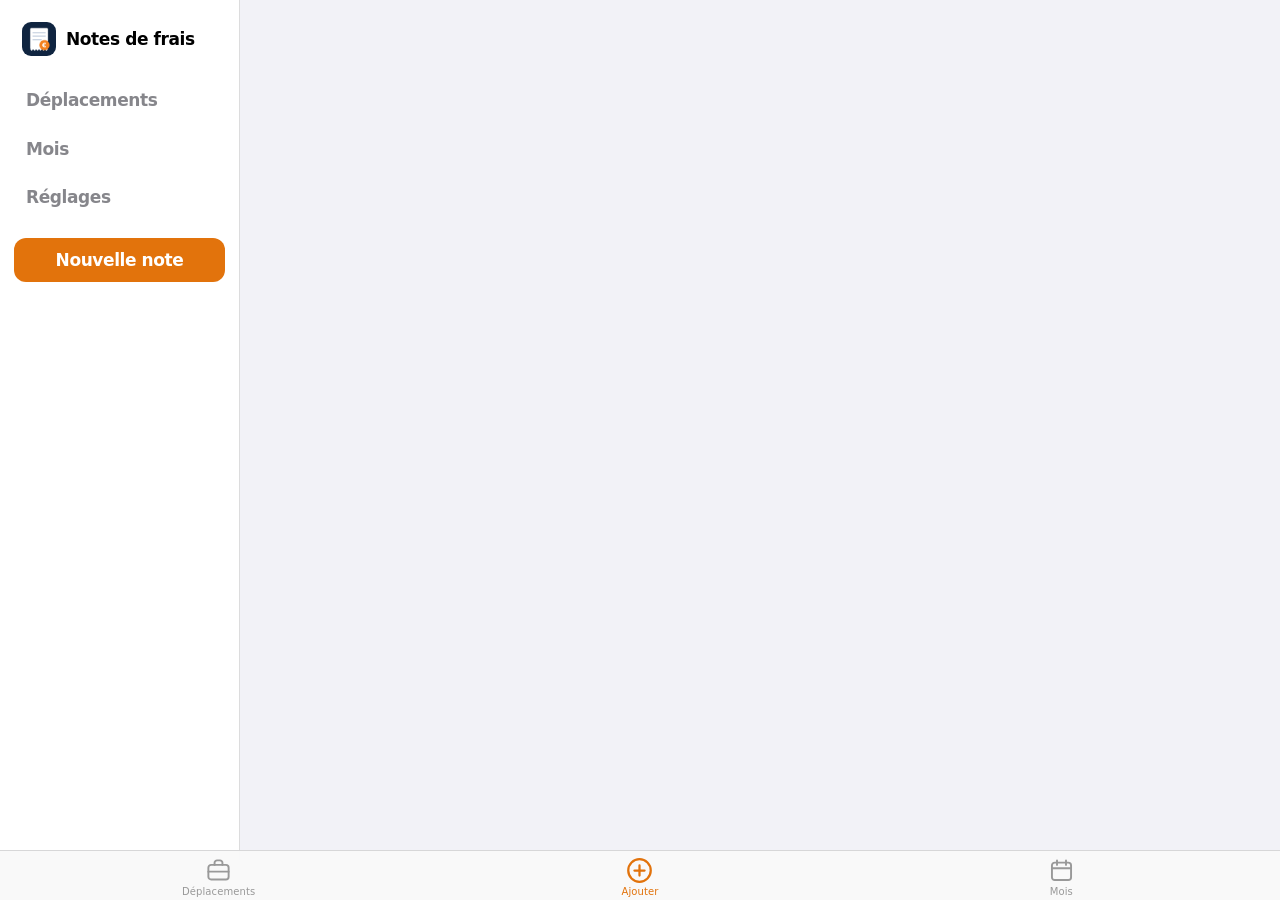
==== commit 49db4cae: "Add files via upload" ====
--- a/index.html
+++ b/index.html
@@ -5,10 +5,11 @@
   <meta name="viewport" content="width=device-width, initial-scale=1, viewport-fit=cover">
   <title>Notes de frais</title>
   <meta name="description" content="Saisie des notes de frais avec photo du ticket, suivi des remboursements par mois.">
-  <meta name="theme-color" content="#14233A">
+  <meta name="theme-color" content="#F2F2F7" media="(prefers-color-scheme: light)">
+  <meta name="theme-color" content="#000000" media="(prefers-color-scheme: dark)">
   <meta name="apple-mobile-web-app-capable" content="yes">
   <meta name="mobile-web-app-capable" content="yes">
-  <meta name="apple-mobile-web-app-status-bar-style" content="black-translucent">
+  <meta name="apple-mobile-web-app-status-bar-style" content="default">
   <meta name="apple-mobile-web-app-title" content="Frais">
   <link rel="apple-touch-icon" href="apple-touch-icon.png">
   <link rel="icon" type="image/png" href="icon-192.png">
@@ -29,10 +30,12 @@
     <main id="view" tabindex="-1"></main>
   </div>
 
+  <div class="navbar" id="navbar" aria-hidden="true"><span id="nav-title"></span></div>
+
   <nav class="tabbar" aria-label="Navigation">
-    <a href="#/deplacements" data-tab="deplacements"><svg viewBox="0 0 24 24"><rect x="3" y="7" width="18" height="13" rx="2"/><path d="M8 7V5a2 2 0 0 1 2-2h4a2 2 0 0 1 2 2v2M3 13h18"/></svg><span>Déplacements</span><i class="dot" id="trip-dot" hidden></i></a>
-    <button class="tab-add" data-action="add" aria-label="Nouvelle note de frais"><svg viewBox="0 0 24 24"><path d="M12 5v14M5 12h14"/></svg></button>
-    <a href="#/mois" data-tab="mois"><svg viewBox="0 0 24 24"><path d="M4 6h16v14H4zM4 10h16M8 3v4M16 3v4"/></svg><span>Mois</span><i class="dot" id="month-dot" hidden></i></a>
+    <a href="#/deplacements" data-tab="deplacements"><svg viewBox="0 0 24 24"><rect x="3" y="7" width="18" height="13" rx="2.5"/><path d="M8.5 7V5.2A2.2 2.2 0 0 1 10.7 3h2.6a2.2 2.2 0 0 1 2.2 2.2V7M3 13h18"/></svg><span>Déplacements</span><i class="dot" id="trip-dot" hidden></i></a>
+    <button class="tab-add" data-action="add" aria-label="Nouvelle note de frais"><svg viewBox="0 0 24 24"><circle cx="12" cy="12" r="10"/><path d="M12 7.5v9M7.5 12h9"/></svg><span>Ajouter</span></button>
+    <a href="#/mois" data-tab="mois"><svg viewBox="0 0 24 24"><rect x="3.5" y="5" width="17" height="15.5" rx="2.5"/><path d="M3.5 10h17M8 3v4M16 3v4"/></svg><span>Mois</span><i class="dot" id="month-dot" hidden></i></a>
   </nav>
 
   <div class="toast" id="toast" role="status" aria-live="polite"></div>
--- a/styles.css
+++ b/styles.css
@@ -431,3 +431,227 @@
 .cat-ico.mo { font-size: 13px; font-weight: 750; text-transform: capitalize; color: var(--ink-2); }
 .mg-b > .btn-row .btn { background: var(--card); }
 .day-head .muted { font-size: 13px; text-align: right; }
+
+/* ---------- Suppression + historique ---------- */
+.menu-box.confirm p { color: var(--ink-2); margin: 0 4px 6px; font-size: 15.5px; }
+.menu-box.confirm p b { color: var(--ink); }
+.confirm-actions { display: grid; grid-template-columns: 1fr 1fr; gap: 10px; margin-top: 6px; }
+.confirm-actions .btn { min-height: 50px; background: var(--card); }
+.btn-del { background: var(--danger) !important; color: #fff; }
+.row.hist { grid-template-columns: 44px 1fr auto; cursor: default; }
+.hist-actions { grid-column: 1 / -1; display: flex; gap: 8px; flex-wrap: wrap; padding-left: 56px; }
+.hist-actions .btn { background: var(--bg); }
+.hist-actions .btn-danger { background: transparent; }
+
+/* ---------- Glisser une ligne ---------- */
+.swipe { position: relative; overflow: hidden; border-bottom: 1px solid var(--line); }
+.swipe:last-child { border-bottom: 0; }
+.swipe > .row { position: relative; z-index: 1; background: var(--card); border-bottom: 0; touch-action: pan-y; user-select: none; -webkit-user-select: none; }
+.sw-bg { position: absolute; inset: 0; display: flex; align-items: center; padding: 0 22px; font-weight: 750; font-size: 15px; color: #fff; opacity: 0; }
+.sw-next { justify-content: flex-start; background: var(--st-sent); }
+.sw-next.remboursee { background: var(--st-paid); }
+.sw-next.a_declarer { background: #A45F00; }
+.sw-next.incomplete { background: #A45F00; }
+.sw-next.np { background: #5B4B8A; }
+.sw-del { justify-content: flex-end; background: var(--danger); }
+.swipe.to-right .sw-next, .swipe.to-left .sw-del { opacity: .55; }
+.swipe.armed.to-right .sw-next, .swipe.armed.to-left .sw-del { opacity: 1; }
+.swipe-hint { display: flex; align-items: center; justify-content: space-between; gap: 12px; background: var(--card); border-radius: 14px; padding: 10px 14px; margin: 4px 0 10px; font-size: 14px; color: var(--ink-2); }
+.swipe-hint b { color: var(--ink); }
+
+/* =====================================================================
+   Version 1.7 — rendu iPhone (codes iOS : couleurs système, grands titres,
+   listes groupées, barre d'onglets translucide, feuilles d'actions)
+   ===================================================================== */
+:root {
+  --ink: #000000;
+  --ink-2: rgba(60, 60, 67, .62);
+  --ink-3: rgba(60, 60, 67, .32);
+  --bg: #F2F2F7;
+  --card: #FFFFFF;
+  --card-2: #F2F2F7;
+  --line: rgba(60, 60, 67, .18);
+  --fill: rgba(118, 118, 128, .12);
+  --safety: #F28C28;          /* orange CLEAS / sécurité : teinte de l'app */
+  --tint: #E2730C;
+  --safety-ink: #C45A00;
+  --st-todo: #C25E00; --st-todo-bg: rgba(255, 149, 0, .14);
+  --st-sent: #0062CC; --st-sent-bg: rgba(0, 122, 255, .12);
+  --st-paid: #248A3D; --st-paid-bg: rgba(52, 199, 89, .15);
+  --danger: #FF3B30;
+  --indigo: #5856D6;
+  --radius-l: 12px;
+  --tabbar-h: 50px;
+  font-size: 17px;
+}
+@media (prefers-color-scheme: dark) {
+  :root {
+    --ink: #FFFFFF; --ink-2: rgba(235, 235, 245, .62); --ink-3: rgba(235, 235, 245, .3);
+    --bg: #000000; --card: #1C1C1E; --card-2: #2C2C2E; --line: rgba(84, 84, 88, .65); --fill: rgba(118, 118, 128, .24);
+    --tint: #FF9F0A; --safety-ink: #FF9F0A;
+    --st-todo: #FFB340; --st-todo-bg: rgba(255, 159, 10, .2);
+    --st-sent: #409CFF; --st-sent-bg: rgba(10, 132, 255, .22);
+    --st-paid: #30D158; --st-paid-bg: rgba(48, 209, 88, .2);
+    --danger: #FF453A; --indigo: #7D7AFF;
+  }
+}
+body { font-family: -apple-system, BlinkMacSystemFont, "SF Pro Text", "Segoe UI Variable Text", "Segoe UI", system-ui, sans-serif; font-size: 17px; letter-spacing: -0.41px; background: var(--bg); }
+h1 { font-size: 34px; line-height: 41px; font-weight: 700; letter-spacing: .37px; }
+h2 { font-size: 20px; line-height: 25px; font-weight: 600; letter-spacing: .38px; }
+:focus-visible { outline-color: var(--tint); }
+
+/* Grand titre + barre compacte au défilement */
+#view { padding-top: calc(var(--safe-t) + 10px); }
+.topbar { margin-bottom: 14px; align-items: flex-end; min-height: 52px; }
+.topbar .sub { font-size: 15px; letter-spacing: -0.24px; }
+.navbar { position: fixed; top: 0; left: 0; right: 0; z-index: 25; height: calc(44px + var(--safe-t)); padding-top: var(--safe-t);
+  display: flex; align-items: center; justify-content: center; font-size: 17px; font-weight: 600;
+  background: color-mix(in srgb, var(--bg) 82%, transparent); backdrop-filter: saturate(1.8) blur(20px); -webkit-backdrop-filter: saturate(1.8) blur(20px);
+  border-bottom: .5px solid var(--line); opacity: 0; pointer-events: none; transition: opacity .18s; }
+body.scrolled .navbar { opacity: 1; }
+@media (min-width: 900px) { .navbar { display: none; } }
+.back { color: var(--tint); font-size: 17px; font-weight: 400; gap: 2px; }
+.back svg { width: 22px; height: 22px; stroke-width: 2.4; }
+.gear { background: transparent; color: var(--tint); width: 34px; height: 34px; }
+.gear svg { width: 24px; height: 24px; }
+.sync-pill { background: var(--fill); font-size: 12px; padding: 5px 10px; }
+
+/* Barre d'onglets iOS : 3 éléments égaux, centrés */
+.tabbar { display: flex; justify-content: space-around; align-items: flex-start; padding: 0 8px var(--safe-b); height: calc(var(--tabbar-h) + var(--safe-b));
+  grid-template-columns: none; background: color-mix(in srgb, var(--card) 86%, transparent); border-top: .5px solid var(--line); }
+@media (prefers-color-scheme: light) { .tabbar { background: rgba(249, 249, 249, .94); } }
+.tabbar a, .tabbar .tab-add { flex: 1 1 0; max-width: 160px; display: flex; flex-direction: column; align-items: center; justify-content: flex-start; gap: 1px;
+  padding: 6px 0 0; margin: 0; width: auto; height: auto; border: 0; border-radius: 0; background: transparent; box-shadow: none;
+  color: rgba(153, 153, 153, 1); font-size: 10px; font-weight: 500; letter-spacing: .1px; text-decoration: none; cursor: pointer; }
+.tabbar a svg, .tabbar .tab-add svg { width: 27px; height: 27px; stroke-width: 1.7; }
+.tabbar a.on { color: var(--tint); }
+.tabbar a.on svg { stroke-width: 2.1; }
+.tabbar .tab-add { color: var(--tint); }
+.tabbar .tab-add svg { stroke-width: 2; }
+.tabbar .tab-add:active { transform: none; opacity: .6; }
+.tabbar .dot { top: 4px; left: calc(50% + 9px); width: 8px; height: 8px; border: 0; background: var(--danger); }
+
+/* Cartes et listes groupées (style Réglages) */
+.card, .list, .month, .photo-zone, .ticket { border-radius: var(--radius-l); }
+.card { padding: 14px 16px; }
+.list { background: var(--card); }
+.row { min-height: 52px; padding: 10px 14px 10px 16px; border-bottom: 0; position: relative; gap: 12px; }
+.row:not(:last-child)::after, .swipe:not(:last-child)::after { content: ""; position: absolute; left: 72px; right: 0; bottom: 0; height: .5px; background: var(--line); z-index: 2; }
+.swipe { border-bottom: 0; }
+.swipe > .row::after { display: none; }
+.row:active { background: var(--fill); }
+.cat-ico { width: 42px; height: 42px; border-radius: 10px; background: var(--card-2); font-size: 21px; }
+button.cat-ico img { border-radius: 10px; }
+.row .t { font-size: 17px; font-weight: 400; letter-spacing: -0.41px; }
+.row .s { font-size: 13px; letter-spacing: -0.08px; }
+.row .amount { font-size: 17px; font-weight: 600; }
+.section-title { margin: 26px 4px 8px; }
+.section-title h2 { font-size: 20px; }
+.day-label { margin: 20px 16px 6px; font-size: 13px; font-weight: 400; color: var(--ink-2); text-transform: none; }
+.day-head { margin: 0 16px 6px; }
+.day-head h2 { font-size: 17px; font-weight: 600; }
+.link-card { position: relative; padding-right: 36px; }
+.link-card::after, .months-list .row::before, .trip-row::before { content: ""; position: absolute; right: 14px; top: 50%; width: 8px; height: 8px; border-right: 2px solid var(--ink-3); border-top: 2px solid var(--ink-3); transform: translateY(-50%) rotate(45deg); }
+.months-list .row, .trip-row { padding-right: 32px; }
+
+/* Résumé (carte « Reste à rembourser ») */
+.ticket { filter: none; padding: 16px 16px 18px; margin-bottom: 18px; }
+.ticket::after { display: none; }
+.ticket .label { font-size: 13px; font-weight: 600; color: var(--ink-2); letter-spacing: -0.08px; }
+.ticket .big { font-size: 40px; font-weight: 700; letter-spacing: .2px; }
+.ticket .big small { font-size: 24px; font-weight: 600; }
+.ticket .split { border-top: .5px solid var(--line); }
+.progress { height: 6px; background: var(--fill); }
+
+/* Boutons, champs, contrôles */
+.btn { border-radius: 12px; font-weight: 600; font-size: 17px; letter-spacing: -0.41px; background: var(--fill); color: var(--tint); min-height: 44px; }
+.btn-small { font-size: 15px; min-height: 34px; border-radius: 10px; letter-spacing: -0.24px; }
+.btn-primary, .btn-accent { background: var(--tint); color: #fff; }
+.btn-block.btn-primary, .btn-block.btn-accent, .form-actions .btn-primary, [data-trip-new] { min-height: 50px; border-radius: 14px; }
+.btn-danger { color: var(--danger); background: transparent; }
+.btn-del { background: var(--danger) !important; color: #fff !important; }
+.card .btn:not(.btn-primary):not(.btn-danger):not(.btn-accent), .toolbar .btn, .mg-b > .btn-row .btn, .month-nav .btn { background: var(--fill); }
+.linkish, .section-title a { color: var(--tint); font-weight: 400; font-size: 17px; }
+.field > span { font-size: 13px; font-weight: 400; color: var(--ink-2); margin: 0 0 6px 16px; letter-spacing: -0.08px; }
+.field input, .field select, .field textarea { border: 0; border-radius: 10px; background: var(--card); font-size: 17px; min-height: 44px; padding: 11px 16px; }
+.field input:focus, .field select:focus, .field textarea:focus { box-shadow: 0 0 0 2px color-mix(in srgb, var(--tint) 55%, transparent); }
+.field small { margin-left: 16px; }
+.amount-input input { font-weight: 700; font-size: 50px; }
+.segmented { background: var(--fill); border-radius: 9px; padding: 2px; gap: 0; }
+.segmented button { border-radius: 7px; min-height: 32px; font-size: 13px; font-weight: 600; color: var(--ink); letter-spacing: -0.08px; }
+.segmented button[aria-pressed="true"] { background: var(--card); box-shadow: 0 3px 8px rgba(0,0,0,.12), 0 3px 1px rgba(0,0,0,.04); }
+@media (prefers-color-scheme: dark) { .segmented button[aria-pressed="true"] { background: #636366; } }
+.chip { border: 0; background: var(--fill); font-size: 15px; font-weight: 500; min-height: 36px; letter-spacing: -0.24px; }
+.chip[aria-pressed="true"] { background: var(--tint); color: #fff; }
+.chip-np[aria-pressed="true"] { background: var(--indigo); }
+.filter-chips .chip { min-height: 32px; font-size: 15px; }
+.check input { accent-color: var(--tint); }
+
+/* Pastilles d'état */
+.pill { font-size: 12px; font-weight: 600; padding: 2px 8px; letter-spacing: 0; }
+.pill.np { color: var(--indigo); background: color-mix(in srgb, var(--indigo) 14%, transparent); }
+.pill.incomplete { box-shadow: none; background: var(--st-todo-bg); color: var(--st-todo); }
+.pill.waiting { color: var(--st-todo); background: var(--st-todo-bg); }
+.pill.none { background: var(--fill); color: var(--ink-2); }
+.np-amt, .np-tot, .np-line b, .np-leg b, .alert-np svg { color: var(--indigo); }
+.np-note, .alert-np { background: color-mix(in srgb, var(--indigo) 10%, var(--card)); color: var(--ink); }
+.np-note.loose { background: var(--st-todo-bg); }
+.alert { background: var(--card); border-radius: var(--radius-l); }
+.alert svg { color: var(--st-todo); }
+.alert p { font-size: 15px; }
+
+/* Feuilles d'actions iOS */
+.sheet.menu::backdrop { background: rgba(0, 0, 0, .4); }
+.menu-box { background: transparent; padding: 0 8px calc(var(--safe-b) + 8px); gap: 0; }
+.menu-box h2 { background: var(--card); margin: 0; padding: 14px 16px 12px; font-size: 13px; font-weight: 600; color: var(--ink-2); text-align: center; border-radius: 14px 14px 0 0; letter-spacing: -0.08px; }
+.menu-box h2 + * { border-top: .5px solid var(--line); }
+.menu-item { border-radius: 0; background: var(--card); padding: 13px 16px; min-height: 56px; gap: 14px; }
+.menu-item + .menu-item, .menu-box > .chips + .field, .menu-box h2 + .chips { border-top: .5px solid var(--line); }
+.menu-item:active { background: var(--fill); transform: none; }
+.menu-item b { font-size: 17px; font-weight: 400; color: var(--tint); letter-spacing: -0.41px; }
+.menu-item.danger b { color: var(--danger); }
+.menu-item small { font-size: 13px; }
+.menu-item svg, .menu-item .mi-ico { color: var(--tint); }
+.menu-box > .menu-item:has(+ .btn), .menu-box > .menu-item:last-of-type { border-radius: 0 0 14px 14px; }
+.menu-box > .btn { margin-top: 8px; min-height: 56px; border-radius: 14px; background: var(--card); color: var(--tint); font-weight: 600; font-size: 20px; }
+.menu-box > .chips, .menu-box > .field { background: var(--card); margin: 0; padding: 12px 16px; }
+.menu-box > .field:has(+ .btn) { border-radius: 0 0 14px 14px; }
+.menu-box.confirm { padding-top: 0; }
+.menu-box.confirm h2 { font-size: 17px; color: var(--ink); padding-top: 18px; }
+.menu-box.confirm p { background: var(--card); margin: 0; padding: 4px 18px 16px; text-align: center; font-size: 13px; }
+.confirm-actions { background: transparent; grid-template-columns: 1fr; gap: 8px; margin-top: 0; }
+.confirm-actions [data-yes] { order: -1; border-radius: 0 0 14px 14px; min-height: 56px; background: var(--card) !important; color: var(--danger) !important; font-size: 20px; font-weight: 400; border-top: .5px solid var(--line); }
+.confirm-actions [data-yes].btn-primary { color: var(--tint) !important; }
+.confirm-actions [data-no] { min-height: 56px; border-radius: 14px; background: var(--card); color: var(--tint); font-weight: 600; font-size: 20px; }
+@media (min-width: 900px) { .menu-box { max-width: 460px; } }
+
+/* Notification en haut (style iOS) */
+.toast { border-radius: 999px; padding: 11px 18px; font-size: 15px; background: color-mix(in srgb, var(--card) 92%, transparent); color: var(--ink);
+  backdrop-filter: blur(20px); -webkit-backdrop-filter: blur(20px); box-shadow: 0 8px 30px rgba(0,0,0,.15), 0 0 0 .5px var(--line); }
+.toast button { color: var(--tint); }
+
+/* Glisser : couleurs iOS (Mail) */
+.sw-del { background: var(--danger); }
+.sw-next { background: #007AFF; }
+.sw-next.remboursee { background: #34C759; }
+.sw-next.a_declarer, .sw-next.incomplete { background: #FF9500; }
+.sw-next.np { background: var(--indigo); }
+.swipe-hint { border-radius: var(--radius-l); font-size: 13px; }
+
+/* Divers */
+.month-nav h2 { font-size: 22px; font-weight: 700; }
+.month-nav .btn { color: var(--tint); }
+.moved { color: var(--st-sent); }
+.ph-thumb.on { border-color: var(--tint); }
+.scan-badge.ok { background: rgba(36, 138, 61, .92); }
+.auto-tag { color: var(--safety-ink); }
+.field input.auto, .amount-input input.auto { background: color-mix(in srgb, var(--tint) 12%, var(--card)); }
+.empty b { font-size: 17px; font-weight: 600; }
+.list.empty { color: var(--ink-2); font-size: 15px; }
+.sidenav a.on { color: var(--tint); background: var(--fill); }
+.sidenav .side-add { background: var(--tint); color: #fff; }
+.topbar > .btn, .topbar > .btn-small { background: transparent; color: var(--tint); font-weight: 400; font-size: 17px; padding: 0 4px; }
+.photo-zone img { max-height: 40vh; }
+.form-actions { margin: 20px -16px 0; padding: 10px 16px; background: color-mix(in srgb, var(--bg) 86%, transparent); backdrop-filter: saturate(1.8) blur(20px); -webkit-backdrop-filter: saturate(1.8) blur(20px); border-top: .5px solid var(--line); bottom: calc(var(--tabbar-h) + var(--safe-b)); }
+.form-actions .btn-danger { font-weight: 400; }
+@media (min-width: 900px) { .form-actions { margin: 20px 0 0; border-radius: 14px; bottom: 16px; } }
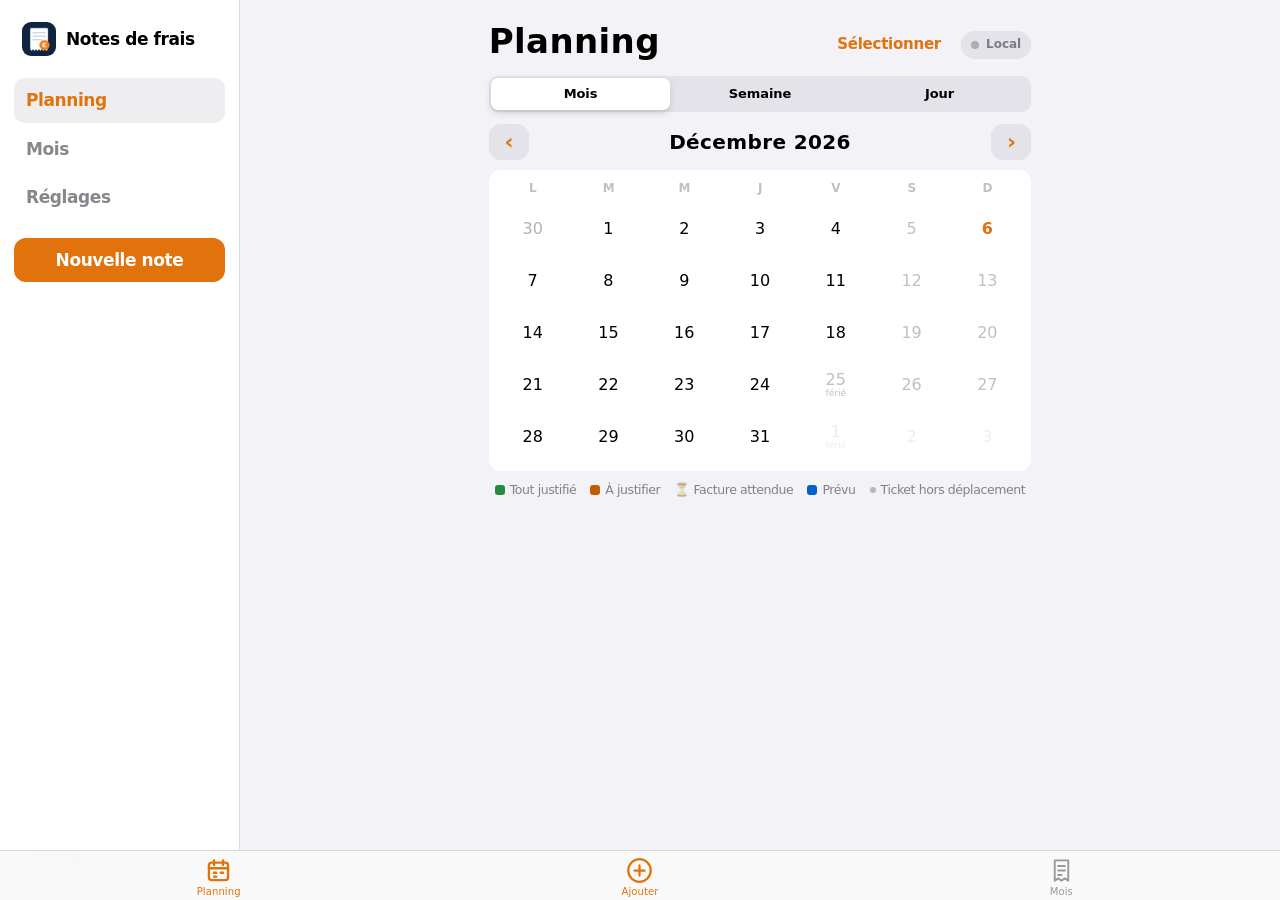
==== commit 8395f708: "Add files via upload" ====
--- a/index.html
+++ b/index.html
@@ -20,7 +20,7 @@
   <div class="shell">
     <nav class="sidenav" aria-label="Navigation principale">
       <div class="brand"><img src="icon-192.png" alt=""><span>Notes de frais</span></div>
-      <a href="#/deplacements" data-tab="deplacements">Déplacements</a>
+      <a href="#/planning" data-tab="planning">Planning</a>
       <a href="#/mois" data-tab="mois">Mois</a>
       <a href="#/reglages" data-tab="reglages">Réglages</a>
       <button class="btn btn-primary side-add" data-action="add">Nouvelle note</button>
@@ -33,9 +33,9 @@
   <div class="navbar" id="navbar" aria-hidden="true"><span id="nav-title"></span></div>
 
   <nav class="tabbar" aria-label="Navigation">
-    <a href="#/deplacements" data-tab="deplacements"><svg viewBox="0 0 24 24"><rect x="3" y="7" width="18" height="13" rx="2.5"/><path d="M8.5 7V5.2A2.2 2.2 0 0 1 10.7 3h2.6a2.2 2.2 0 0 1 2.2 2.2V7M3 13h18"/></svg><span>Déplacements</span><i class="dot" id="trip-dot" hidden></i></a>
+    <a href="#/planning" data-tab="planning"><svg viewBox="0 0 24 24"><rect x="3.5" y="5" width="17" height="15.5" rx="2.5"/><path d="M3.5 10h17M8 3v4M16 3v4M8 14h2M14 14h2M8 17.5h2"/></svg><span>Planning</span><i class="dot" id="trip-dot" hidden></i></a>
     <button class="tab-add" data-action="add" aria-label="Nouvelle note de frais"><svg viewBox="0 0 24 24"><circle cx="12" cy="12" r="10"/><path d="M12 7.5v9M7.5 12h9"/></svg><span>Ajouter</span></button>
-    <a href="#/mois" data-tab="mois"><svg viewBox="0 0 24 24"><rect x="3.5" y="5" width="17" height="15.5" rx="2.5"/><path d="M3.5 10h17M8 3v4M16 3v4"/></svg><span>Mois</span><i class="dot" id="month-dot" hidden></i></a>
+    <a href="#/mois" data-tab="mois"><svg viewBox="0 0 24 24"><path d="M6 3h12v18l-3-2-3 2-3-2-3 2zM9 8h6M9 12h6M9 16h3"/></svg><span>Mois</span><i class="dot" id="month-dot" hidden></i></a>
   </nav>
 
   <div class="toast" id="toast" role="status" aria-live="polite"></div>
--- a/styles.css
+++ b/styles.css
@@ -655,3 +655,125 @@
 .form-actions { margin: 20px -16px 0; padding: 10px 16px; background: color-mix(in srgb, var(--bg) 86%, transparent); backdrop-filter: saturate(1.8) blur(20px); -webkit-backdrop-filter: saturate(1.8) blur(20px); border-top: .5px solid var(--line); bottom: calc(var(--tabbar-h) + var(--safe-b)); }
 .form-actions .btn-danger { font-weight: 400; }
 @media (min-width: 900px) { .form-actions { margin: 20px 0 0; border-radius: 14px; bottom: 16px; } }
+
+/* ---------- Version 1.8 : onglets épurés, relecture ---------- */
+.month-top { align-items: center; }
+.month-title { display: flex; align-items: center; gap: 4px; background: none; border: 0; padding: 0; color: var(--ink); cursor: pointer; text-align: left; }
+.month-title h1 { text-transform: capitalize; }
+.month-title svg { width: 22px; height: 22px; color: var(--tint); stroke-width: 2.6; margin-top: 6px; }
+.month-card .mc-head { display: flex; justify-content: space-between; align-items: flex-start; gap: 12px; }
+.mc-nav { display: flex; gap: 8px; }
+.mc-nav .btn { width: 40px; min-height: 36px; padding: 0; font-size: 22px; background: var(--fill); color: var(--tint); }
+.month-card .progress { margin-top: 12px; }
+.month-card .split { margin-top: 14px; padding-top: 12px; }
+.mc-foot { display: flex; justify-content: space-between; align-items: baseline; gap: 10px; flex-wrap: wrap; margin-top: 12px; padding-top: 10px; border-top: .5px solid var(--line); font-size: 13px; color: var(--ink-2); }
+.mc-foot b { color: var(--ink); }
+.mc-foot .linkish { font-size: 15px; }
+.todo-list .row { text-decoration: none; padding-right: 32px; }
+.todo-list .row::before { content: ""; position: absolute; right: 14px; top: 50%; width: 8px; height: 8px; border-right: 2px solid var(--ink-3); border-top: 2px solid var(--ink-3); transform: translateY(-50%) rotate(45deg); }
+.todo-list .cat-ico { font-size: 18px; }
+.filter-head { display: flex; justify-content: space-between; align-items: baseline; margin: 4px 4px 10px; }
+.filter-head h2 { font-size: 20px; }
+.mg-b > .filter-chips { margin-bottom: 10px; }
+.pill.verify { color: #8E4EC6; background: rgba(175, 82, 222, .13); }
+@media (prefers-color-scheme: dark) { .pill.verify { color: #DA8FFF; background: rgba(191, 90, 242, .2); } }
+.sw-next.incomplete { background: #AF52DE; }
+
+.new-trip { display: flex; align-items: center; gap: 12px; width: 100%; text-align: left; border: 0; background: var(--card); border-radius: var(--radius-l); padding: 12px 16px; cursor: pointer; color: var(--ink); }
+.new-trip .cat-ico { background: var(--tint); color: #fff; font-size: 22px; font-weight: 600; }
+.new-trip b { display: block; color: var(--tint); font-size: 17px; font-weight: 600; }
+.new-trip small { display: block; color: var(--ink-2); font-size: 13px; }
+.new-trip:active { background: var(--fill); }
+.section-title .muted { font-size: 15px; }
+.step-ok { display: inline-flex; align-items: center; gap: 8px; }
+.step-ok .check { width: 22px; height: 22px; border-radius: 50%; background: var(--st-paid); color: #fff; font-style: normal; font-size: 13px; font-weight: 800; display: grid; place-items: center; }
+.day-head .linkish { font-size: 15px; }
+
+.review .rv-body { background: var(--card); display: grid; grid-template-columns: 96px 1fr; gap: 14px; padding: 6px 16px 16px; align-items: start; }
+.review .rv-img { width: 96px; height: 128px; object-fit: cover; border-radius: 10px; background: var(--card-2); }
+.review .rv-noimg { display: grid; place-items: center; font-size: 12px; color: var(--ink-3); }
+.review dl { margin: 0; display: grid; grid-template-columns: auto 1fr; gap: 6px 12px; font-size: 15px; }
+.review dt { color: var(--ink-2); }
+.review dd { margin: 0; font-weight: 600; word-break: break-word; }
+.review dd.rv-amt { font-size: 20px; }
+.review h2 + .rv-body { border-top: 0; }
+.review .confirm-actions [data-yes] { color: var(--tint) !important; font-weight: 600; }
+.review .confirm-actions [data-no] { font-weight: 400; }
+.rv-pos { font-size: 15px; }
+.month-title h1 { font-size: 30px; line-height: 36px; white-space: nowrap; }
+.mg-b { margin-top: 18px; }
+@media (min-width: 900px) { .mg-b { margin-top: 0; } }
+.day-head h2 { white-space: nowrap; }
+#r-amount { text-align: center; max-width: 100%; width: 100%; }
+
+/* ---------- Version 1.9 : planning, clôture et archives ---------- */
+.plan-seg { margin: 0 0 12px; }
+.plan-nav { display: flex; align-items: center; justify-content: space-between; gap: 10px; margin: 0 0 10px; }
+.plan-nav h2 { font-size: 20px; text-align: center; }
+.plan-nav h2::first-letter { text-transform: uppercase; }
+.plan-nav .btn { width: 40px; min-height: 36px; padding: 0; font-size: 22px; background: var(--fill); color: var(--tint); }
+.plan-nav .btn[disabled] { opacity: .3; }
+.sel-btn { color: var(--tint); background: transparent !important; font-weight: 600; }
+.sel-help { margin: -4px 4px 10px; font-size: 14px; }
+.cal { display: grid; grid-template-columns: repeat(7, minmax(0, 1fr)); gap: 4px; background: var(--card); border-radius: var(--radius-l); padding: 10px 8px; }
+.cal-h { text-align: center; font-size: 12px; color: var(--ink-3); font-weight: 600; padding-bottom: 4px; }
+.cal-d { position: relative; height: 48px; border: 0; border-radius: 10px; background: transparent; color: var(--ink); display: flex; flex-direction: column; align-items: center; justify-content: center; gap: 1px; padding: 0; font: inherit; cursor: pointer; }
+.cal-d .n { font-size: 16px; font-weight: 500; line-height: 1; }
+.cal-d .mk { font-size: 11px; font-weight: 700; line-height: 1; }
+.cal-d .holi { font-size: 9px; color: var(--ink-3); line-height: 1; }
+.cal-d .dot { width: 5px; height: 5px; border-radius: 50%; background: var(--ink-3); }
+.cal-d.we .n, .cal-d.hol .n { color: var(--ink-3); }
+.cal-d.out { opacity: .3; }
+.cal-d.today .n { color: var(--tint); font-weight: 800; }
+.cal-d.ok { background: var(--st-paid-bg); } .cal-d.ok .n, .cal-d.ok .mk { color: var(--st-paid); }
+.cal-d.miss { background: var(--st-todo-bg); } .cal-d.miss .n, .cal-d.miss .mk { color: var(--st-todo); }
+.cal-d.wait { background: var(--st-todo-bg); } .cal-d.wait .n { color: var(--st-todo); }
+.cal-d.plan { background: var(--st-sent-bg); } .cal-d.plan .n { color: var(--st-sent); }
+.cal-d.sel { box-shadow: inset 0 0 0 2.5px var(--tint); }
+.cal-d:active { transform: scale(.94); }
+.cal-legend { display: flex; flex-wrap: wrap; gap: 6px 14px; margin: 10px 6px 0; font-size: 12.5px; color: var(--ink-2); }
+.cal-legend .lg { display: inline-block; width: 10px; height: 10px; border-radius: 3px; margin-right: 5px; vertical-align: -1px; }
+.lg.ok { background: var(--st-paid); } .lg.miss { background: var(--st-todo); } .lg.plan { background: var(--st-sent); }
+.lg-dot { display: inline-block; width: 6px; height: 6px; border-radius: 50%; background: var(--ink-3); margin-right: 5px; vertical-align: 1px; }
+.wk-toggle { margin-bottom: 10px; }
+.wk-row { grid-template-columns: 48px 1fr auto; }
+.wk-row.sel { background: color-mix(in srgb, var(--tint) 12%, var(--card)); }
+.wk-date { display: flex; flex-direction: column; align-items: center; line-height: 1.1; }
+.wk-date small { font-size: 12px; color: var(--ink-2); text-transform: capitalize; }
+.wk-date b { font-size: 20px; }
+.wk-date.today b { color: var(--tint); }
+.week .t { display: flex; gap: 4px; flex-wrap: wrap; }
+.week .st { font-size: 17px; filter: grayscale(.9); opacity: .55; }
+.week .st.done { filter: none; opacity: 1; }
+.week .st.waiting { filter: none; opacity: 1; }
+.week .st.none { opacity: .25; }
+.r .check, .week .check { width: 24px; height: 24px; border-radius: 50%; background: var(--st-paid); color: #fff; font-style: normal; font-size: 13px; font-weight: 800; display: grid; place-items: center; }
+.sel-bar { position: sticky; bottom: calc(var(--tabbar-h) + var(--safe-b) + 10px); display: flex; align-items: center; gap: 10px; margin-top: 16px; padding: 10px 12px; border-radius: 16px; background: color-mix(in srgb, var(--card) 92%, transparent); backdrop-filter: blur(20px); -webkit-backdrop-filter: blur(20px); box-shadow: 0 8px 30px rgba(0,0,0,.14), 0 0 0 .5px var(--line); }
+.sel-bar > span { flex: 1; font-weight: 600; }
+.sel-bar .btn-primary[disabled] { opacity: .4; }
+.day-card .mc-head { align-items: center; }
+.day-card { margin-bottom: 14px; }
+.off-day b { font-size: 17px; }
+.off-day p { margin-top: 4px; }
+
+.close-month { margin-top: 14px; background: var(--fill); color: var(--tint); }
+.closed-banner { display: flex; justify-content: space-between; align-items: center; gap: 10px; flex-wrap: wrap; background: color-mix(in srgb, var(--indigo) 10%, var(--card)); border-radius: var(--radius-l); padding: 10px 14px; margin-bottom: 14px; font-size: 14px; }
+.closed-banner .linkish { font-size: 15px; }
+.folders { display: grid; gap: 10px; }
+.folder { display: grid; grid-template-columns: 44px 1fr auto; gap: 12px; align-items: center; background: var(--card); border-radius: var(--radius-l); padding: 12px 14px; text-decoration: none; color: var(--ink); }
+.folder:active { background: var(--fill); }
+.f-ico { width: 44px; height: 44px; border-radius: 10px; display: grid; place-items: center; background: color-mix(in srgb, var(--tint) 14%, transparent); color: var(--tint); }
+.f-ico svg { width: 26px; height: 26px; }
+.f-body b { display: block; font-size: 17px; font-weight: 600; text-transform: capitalize; }
+.f-body small { display: block; font-size: 13px; color: var(--ink-2); }
+.month-top .top-right .gear + .top-right { display: contents; }
+.cal-legend i.lg { display: inline-block; padding: 0; border: 0; grid-template-columns: none; width: 10px; height: 10px; }
+.cal-d.miss { display: flex; padding: 0; border-bottom: 0; }
+/* Petits écrans : la barre du haut ne dépasse jamais (pastille de synchro réduite à son point) */
+.topbar > :first-child { min-width: 0; }
+@media (max-width: 430px) {
+  .top-right { gap: 4px; flex-shrink: 0; }
+  .top-right .sync-pill { font-size: 0; gap: 0; padding: 9px; }
+  .month-title h1 { font-size: 27px; }
+  .topbar .sel-btn { font-size: 16px; padding: 0 2px; }
+}
